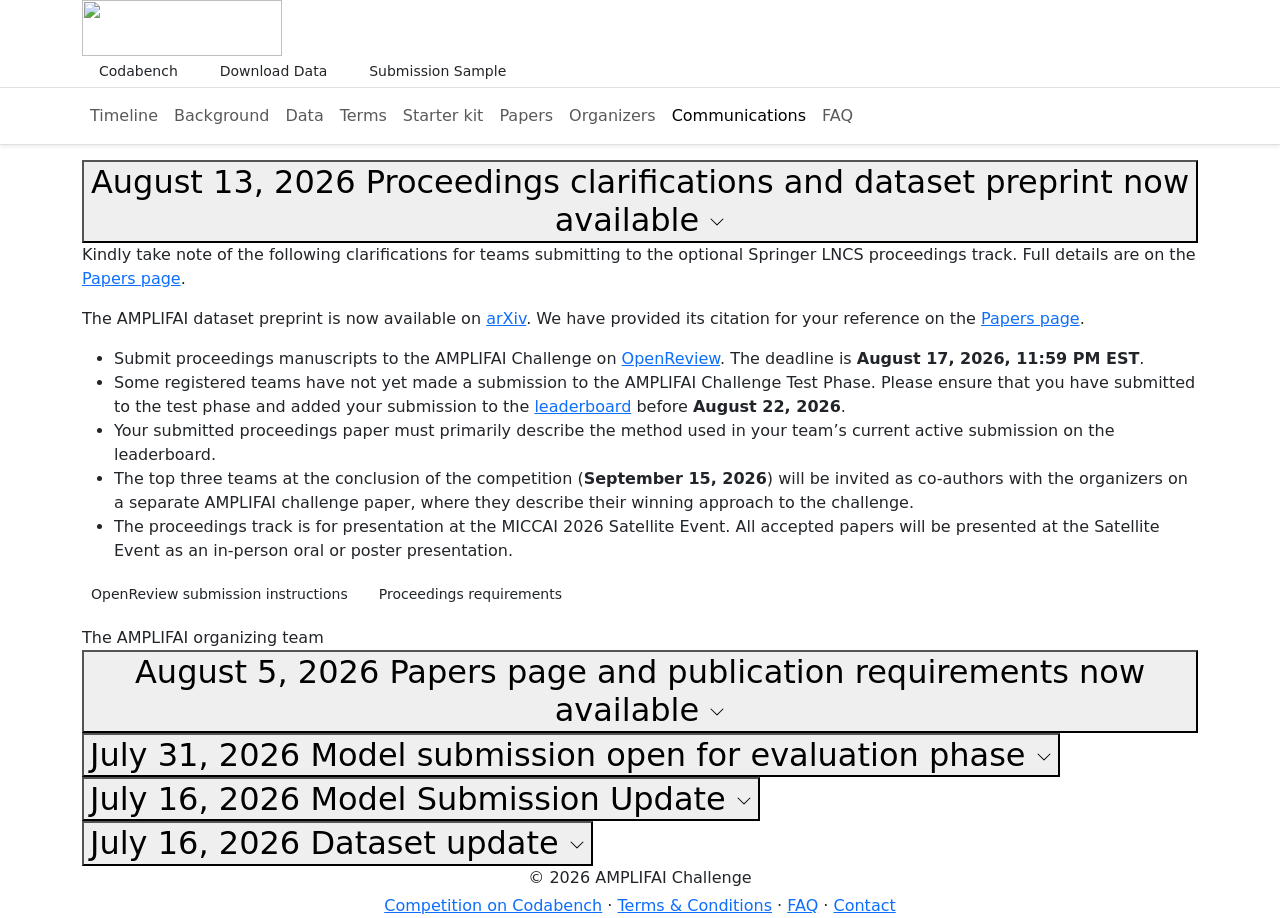
==== communications.html @ d0c2d59b "Updated licence to publish" ====
<!DOCTYPE html>
<html lang="en">
  <head>
    <meta charset="utf-8" />
    <meta name="viewport" content="width=device-width, initial-scale=1" />
    <title>Communications - AMPLIFAI Challenge</title>
    <link rel="icon" href="assets/img/favicon.svg" type="image/svg+xml" />
    <link rel="icon" href="assets/img/favicon.png" type="image/png" />
    <link rel="apple-touch-icon" href="assets/img/favicon.png" />

    <link rel="preconnect" href="https://fonts.googleapis.com" />
    <link rel="preconnect" href="https://fonts.gstatic.com" crossorigin />
    <link
      href="https://fonts.googleapis.com/css2?family=Outfit:wght@500;700&family=Source+Sans+3:wght@400;600&display=swap"
      rel="stylesheet"
    />
    <link
      href="https://cdn.jsdelivr.net/npm/bootstrap@5.3.3/dist/css/bootstrap.min.css"
      rel="stylesheet"
      integrity="sha384-QWTKZyjpPEjISv5WaRU9OFeRpok6YctnYmDr5pNlyT2bRjXh0JMhjY6hW+ALEwIH"
      crossorigin="anonymous"
    />
    <link href="assets/css/style.css" rel="stylesheet" />
  </head>
  <body>
    <header class="site-header fixed-top bg-white shadow-sm">
      <div class="site-header-top border-bottom">
        <div class="container site-header-top-inner">
          <a class="navbar-brand py-0" href="index.html" aria-label="AMPLIFAI - Home">
          <img
            src="assets/img/logo-mini-light.svg"
            alt=""
            width="200"
            height="56"
            class="navbar-brand-logo"
            decoding="async"
          />
        </a>
          <div class="site-header-actions d-none d-lg-flex flex-wrap gap-2">
            <a
              class="btn btn-amplifai btn-sm px-3"
              href="https://www.codabench.org/competitions/14290/"
              target="_blank"
              rel="noopener noreferrer"
              >Codabench</a
            >
            <a
              class="btn btn-amplifai btn-sm px-3"
              href="https://huggingface.co/datasets/UM-IHC-CA2i/AMPLIFAI"
              target="_blank"
              rel="noopener noreferrer"
              >Download Data</a
            >
            <a
              class="btn btn-amplifai btn-sm px-3"
              href="https://github.com/UM2ii/amplifai-codabench"
              target="_blank"
              rel="noopener noreferrer"
              >Submission Sample</a
            >
          </div>
          <button
            class="navbar-toggler site-header-toggler d-lg-none"
            type="button"
            data-bs-toggle="collapse"
            data-bs-target="#siteNavCollapse"
            aria-controls="siteNavCollapse"
            aria-expanded="false"
            aria-label="Toggle navigation"
          >
            <span class="navbar-toggler-icon"></span>
          </button>
        </div>
      </div>
      <nav class="site-header-nav navbar navbar-expand-lg navbar-light border-bottom">
        <div class="container">
          <div class="collapse navbar-collapse" id="siteNavCollapse">
            <ul class="navbar-nav site-header-nav-links me-auto mb-2 mb-lg-0">
            <li class="nav-item"><a class="nav-link" href="timeline.html">Timeline</a></li>
            <li class="nav-item"><a class="nav-link" href="background.html">Background</a></li>
            <li class="nav-item"><a class="nav-link" href="data.html">Data</a></li>
            <li class="nav-item"><a class="nav-link" href="rules.html">Terms</a></li>
            <li class="nav-item"><a class="nav-link" href="starter-kit.html">Starter kit</a></li>
            <li class="nav-item"><a class="nav-link" href="papers.html">Papers</a></li>
            <li class="nav-item"><a class="nav-link" href="organizers.html">Organizers</a></li>
            <li class="nav-item">
              <a class="nav-link active" aria-current="page" href="communications.html">Communications</a>
            </li>
            <li class="nav-item"><a class="nav-link" href="faq.html">FAQ</a></li>
          </ul>
            <div class="site-header-actions site-header-actions--mobile d-lg-none pb-3 pt-1">
              <a
                class="btn btn-amplifai btn-sm px-3"
                href="https://www.codabench.org/competitions/14290/"
                target="_blank"
                rel="noopener noreferrer"
                >Codabench</a
              >
              <a
                class="btn btn-amplifai btn-sm px-3"
                href="https://huggingface.co/datasets/UM-IHC-CA2i/AMPLIFAI"
                target="_blank"
                rel="noopener noreferrer"
                >Download Data</a
              >
              <a
                class="btn btn-amplifai btn-sm px-3"
                href="https://github.com/UM2ii/amplifai-codabench"
                target="_blank"
                rel="noopener noreferrer"
                >Submission Sample</a
              >
            </div>
          </div>
        </div>
      </nav>
    </header>

    <div class="announcement-banner" role="status">
      <div class="container text-center">
        <a class="announcement-banner-link" href="communications.html#proceedings-clarifications">
          Important Notice, Please Read: August 13, 2026 - Proceedings clarifications and dataset preprint now available
        </a>
      </div>
    </div>

    <main class="container section-block communications-page">
      <h1 class="display-font fw-bold mb-3">Communications</h1>
      <p class="text-muted-amplifai communications-intro mb-4">
        Official updates and announcements from the AMPLIFAI organizing team. This page supplements emails sent to
        registered teams - check here for the latest challenge news.
      </p>

      <div class="communications-list" id="communicationsList">
        <div class="communication-item anchor-offset" id="proceedings-clarifications">
          <h2 class="accordion-header" id="heading-proceedings-clarifications">
            <button
              class="communication-toggle"
              type="button"
              data-bs-toggle="collapse"
              data-bs-target="#comm-proceedings-clarifications"
              aria-expanded="true"
              aria-controls="comm-proceedings-clarifications"
            >
              <span class="communication-meta">
                <span class="communication-date">August 13, 2026</span>
                <span class="communication-subject">Proceedings clarifications and dataset preprint now available</span>
              </span>
              <span class="communication-chevron" aria-hidden="true">
                <svg xmlns="http://www.w3.org/2000/svg" width="16" height="16" fill="currentColor" viewBox="0 0 16 16">
                  <path
                    fill-rule="evenodd"
                    d="M1.646 4.646a.5.5 0 0 1 .708 0L8 10.293l5.646-5.647a.5.5 0 0 1 .708.708l-6 6a.5.5 0 0 1-.708 0l-6-6a.5.5 0 0 1 0-.708z"
                  />
                </svg>
              </span>
            </button>
          </h2>
          <div
            id="comm-proceedings-clarifications"
            class="accordion-collapse collapse show"
            aria-labelledby="heading-proceedings-clarifications"
            data-bs-parent="#communicationsList"
          >
            <div class="communication-body">
              <p>
                Kindly take note of the following clarifications for teams submitting to the optional Springer LNCS
                proceedings track. Full details are on the
                <a href="papers.html#springer-proceedings">Papers page</a>.
              </p>

              <p>
                The AMPLIFAI dataset preprint is now available on
                <a href="https://arxiv.org/abs/2608.14778" target="_blank" rel="noopener noreferrer">arXiv</a>. We
                have provided its citation for your reference on the
                <a href="papers.html#dataset-citation">Papers page</a>.
              </p>

              <ul>
                <li>
                  Submit proceedings manuscripts to the AMPLIFAI Challenge on
                  <a
                    href="https://openreview.net/group?id=MICCAI.org/2026/Workshop/AMPLIFAI"
                    target="_blank"
                    rel="noopener noreferrer"
                    >OpenReview</a
                  >. The deadline is <strong>August 17, 2026, 11:59&nbsp;PM EST</strong>.
                </li>
                <li>
                  Some registered teams have not yet made a submission to the AMPLIFAI Challenge Test Phase. Please
                  ensure that you have submitted to the test phase and added your submission to the
                  <a
                    href="https://www.codabench.org/competitions/14290/"
                    target="_blank"
                    rel="noopener noreferrer"
                    >leaderboard</a
                  >
                  before <strong>August 22, 2026</strong>.
                </li>
                <li>
                  Your submitted proceedings paper must primarily describe the method used in your team&rsquo;s current
                  active submission on the leaderboard.
                </li>
                <li>
                  The top three teams at the conclusion of the competition (<strong>September 15, 2026</strong>) will
                  be invited as co-authors with the organizers on a separate AMPLIFAI challenge paper, where they
                  describe their winning approach to the challenge.
                </li>
                <li>
                  The proceedings track is for presentation at the MICCAI 2026 Satellite Event. All accepted papers will
                  be presented at the Satellite Event as an in-person oral or poster presentation.
                </li>
              </ul>

              <p>
                <a class="btn btn-amplifai btn-sm me-2" href="openreview-instructions.html"
                  >OpenReview submission instructions</a
                >
                <a class="btn btn-amplifai btn-sm" href="papers.html#springer-proceedings">Proceedings requirements</a>
              </p>

              <p class="communication-signature mb-0">The AMPLIFAI organizing team</p>
            </div>
          </div>
        </div>

        <div class="communication-item anchor-offset" id="papers-publication-update">
          <h2 class="accordion-header" id="heading-papers-publication-update">
            <button
              class="communication-toggle collapsed"
              type="button"
              data-bs-toggle="collapse"
              data-bs-target="#comm-papers-publication-update"
              aria-expanded="false"
              aria-controls="comm-papers-publication-update"
            >
              <span class="communication-meta">
                <span class="communication-date">August 5, 2026</span>
                <span class="communication-subject">Papers page and publication requirements now available</span>
              </span>
              <span class="communication-chevron" aria-hidden="true">
                <svg xmlns="http://www.w3.org/2000/svg" width="16" height="16" fill="currentColor" viewBox="0 0 16 16">
                  <path
                    fill-rule="evenodd"
                    d="M1.646 4.646a.5.5 0 0 1 .708 0L8 10.293l5.646-5.647a.5.5 0 0 1 .708.708l-6 6a.5.5 0 0 1-.708 0l-6-6a.5.5 0 0 1 0-.708z"
                  />
                </svg>
              </span>
            </button>
          </h2>
          <div
            id="comm-papers-publication-update"
            class="accordion-collapse collapse"
            aria-labelledby="heading-papers-publication-update"
            data-bs-parent="#communicationsList"
          >
            <div class="communication-body">
              <p>
                Publication requirements are now on the <a href="papers.html">Papers page</a>. Every participating team
                should read them.
              </p>
              <p>
                <a class="btn btn-amplifai btn-sm" href="papers.html">Go to the Papers page</a>
              </p>

              <h3 class="display-font h6 mt-4 mb-2">Required: Public Method Overview</h3>
              <p>
                Every team must submit a <strong>Public Method Overview</strong> for the method used in its final
                official challenge submission. This is required for challenge-award eligibility.
              </p>
              <ul>
                <li><strong>Deadline:</strong> September 15, 2026</li>
                <li>Submit after your final official challenge submission</li>
                <li>Include the submission ID and submission date</li>
                <li>
                  Compliant Method Overviews will be posted under
                  <a href="https://creativecommons.org/licenses/by/4.0/" target="_blank" rel="noopener noreferrer"
                    >CC BY 4.0</a
                  >
                </li>
              </ul>
              <p>
                <a
                  class="btn btn-amplifai btn-sm"
                  href="https://docs.google.com/forms/d/e/1FAIpQLSfCjoJYpPPB8gyIJskEM1za3HLZ7NtoFDvAZ9DZg1q2NMXMEQ/viewform?usp=dialog"
                  target="_blank"
                  rel="noopener noreferrer"
                  >Submit the Public Method Overview</a
                >
              </p>

              <h3 class="display-font h6 mt-4 mb-2">Optional: Springer LNCS proceedings</h3>
              <p>
                Teams may also submit a short paper for the MICCAI 2026 Satellite Event Springer LNCS proceedings. This
                is optional. It does not replace the Public Method Overview.
              </p>
              <p>Proceedings dates:</p>
              <ul>
                <li><strong>August 10, 2026:</strong> Intent-to-Submit form due</li>
                <li><strong>August 17, 2026, 11:59&nbsp;PM EST:</strong> Initial manuscript due via OpenReview</li>
                <li><strong>August 22, 2026:</strong> Review decisions and revision requests</li>
                <li><strong>August 25, 2026:</strong> Final camera-ready package due</li>
              </ul>
              <p>
                Review is single-blind. Proceedings acceptance does not depend on final challenge leaderboard
                performance.
              </p>
              <p>
                <a class="btn btn-amplifai btn-sm me-2" href="openreview-instructions.html"
                  >OpenReview submission instructions</a
                >
                <a
                  class="btn btn-amplifai btn-sm"
                  href="https://docs.google.com/forms/d/e/1FAIpQLSdPoj2KrAIuU8OSubARUV91o8g7D3FuYxosWw_IzrdBpeMoiQ/viewform?usp=dialog"
                  target="_blank"
                  rel="noopener noreferrer"
                  >Proceedings Intent-to-Submit form</a
                >
              </p>

              <h3 class="display-font h6 mt-4 mb-2">Author resources</h3>
              <p>On the Papers page you can also find:</p>
              <ul>
                <li>Springer LNCS templates and author instructions</li>
                <li>
                  The
                  <a href="assets/downloads/proceedings/springer-licence-to-publish-form.docx" download
                    >Springer Nature licence-to-publish form</a
                  >
                  for accepted papers
                </li>
                <li>
                  The
                  <a href="assets/downloads/proceedings/amplifai-camera-ready-metadata-form.docx" download
                    >camera-ready metadata form</a
                  >
                  for accepted proceedings authors
                </li>
              </ul>

              <h3 class="display-font h6 mt-4 mb-2">Updated timeline</h3>
              <p>
                The <a href="timeline.html">challenge timeline</a> now includes proceedings milestones and the Public
                Method Overview deadline.
              </p>

              <p>
                Email
                <a href="mailto:amplifai@som.umaryland.edu">amplifai@som.umaryland.edu</a> with questions about
                publication requirements or proceedings submissions.
              </p>
              <p class="communication-signature mb-0">The AMPLIFAI organizing team</p>
            </div>
          </div>
        </div>

        <div class="communication-item anchor-offset" id="model-submission-opens-july-31">
          <h2 class="accordion-header" id="heading-model-submission-opens-july-31">
            <button
              class="communication-toggle collapsed"
              type="button"
              data-bs-toggle="collapse"
              data-bs-target="#comm-model-submission-opens-july-31"
              aria-expanded="false"
              aria-controls="comm-model-submission-opens-july-31"
            >
              <span class="communication-meta">
                <span class="communication-date">July 31, 2026</span>
                <span class="communication-subject">Model submission open for evaluation phase</span>
              </span>
              <span class="communication-chevron" aria-hidden="true">
                <svg xmlns="http://www.w3.org/2000/svg" width="16" height="16" fill="currentColor" viewBox="0 0 16 16">
                  <path
                    fill-rule="evenodd"
                    d="M1.646 4.646a.5.5 0 0 1 .708 0L8 10.293l5.646-5.647a.5.5 0 0 1 .708.708l-6 6a.5.5 0 0 1-.708 0l-6-6a.5.5 0 0 1 0-.708z"
                  />
                </svg>
              </span>
            </button>
          </h2>
          <div
            id="comm-model-submission-opens-july-31"
            class="accordion-collapse collapse"
            aria-labelledby="heading-model-submission-opens-july-31"
            data-bs-parent="#communicationsList"
          >
            <div class="communication-body">
              <p>
                Model submission for the <strong>evaluation phase</strong> will open today, July 31, at 8:00 pm EST on
                <a
                  href="https://www.codabench.org/competitions/14290/"
                  target="_blank"
                  rel="noopener noreferrer"
                  >Codabench</a
                >.
              </p>
              <ul>
                <li>The test set has 174 private cases.</li>
                <li>The validation phase is now closed.</li>
                <li>
                  The same submission format used for validation will apply for evaluation-phase submissions, as
                  outlined in the
                  <a
                    href="https://github.com/UM2ii/amplifai-codabench"
                    target="_blank"
                    rel="noopener noreferrer"
                    >submission sample</a
                  >.
                </li>
              </ul>
              <p class="communication-signature mb-0">The AMPLIFAI organizing team</p>
            </div>
          </div>
        </div>

        <div class="communication-item anchor-offset" id="model-submission-update">
          <h2 class="accordion-header" id="heading-model-submission">
            <button
              class="communication-toggle collapsed"
              type="button"
              data-bs-toggle="collapse"
              data-bs-target="#comm-model-submission"
              aria-expanded="false"
              aria-controls="comm-model-submission"
            >
              <span class="communication-meta">
                <span class="communication-date">July 16, 2026</span>
                <span class="communication-subject">Model Submission Update</span>
              </span>
              <span class="communication-chevron" aria-hidden="true">
                <svg xmlns="http://www.w3.org/2000/svg" width="16" height="16" fill="currentColor" viewBox="0 0 16 16">
                  <path
                    fill-rule="evenodd"
                    d="M1.646 4.646a.5.5 0 0 1 .708 0L8 10.293l5.646-5.647a.5.5 0 0 1 .708.708l-6 6a.5.5 0 0 1-.708 0l-6-6a.5.5 0 0 1 0-.708z"
                  />
                </svg>
              </span>
            </button>
          </h2>
          <div
            id="comm-model-submission"
            class="accordion-collapse collapse"
            aria-labelledby="heading-model-submission"
            data-bs-parent="#communicationsList"
          >
            <div class="communication-body">
              <p>
                If you have made a submission on Codabench, your model evaluation may show a &ldquo;Pending&rdquo;
                status. Please rest assured that does not imply an issue with your submission, but rather due to delays
                in our data annotation process for the test set.
              </p>
              <p>
                We understand how crucial timely evaluations are important for your model development. We sincerely
                apologize for this disruption.
              </p>
              <p>
                To help you keep moving forward, we will be opening a validation phase on Codabench on July 17th. This
                phase will evaluate your submissions on the 59 validation cases from the released dataset, with a
                limit of 5 submissions per team. These &ldquo;provisional&rdquo; results will not be included in the
                final leaderboard, only the validation leaderboard. Also, it will not count towards your five submission
                limit for the test set.
              </p>
              <p>
                We expect to begin the testing phase on July 31st. We will reach out via another email when they
                transition to the testing phase.
              </p>
              <p>Thank you for your patience and continued participation in the AMPLIFAI challenge!</p>
              <p class="communication-signature mb-0">The AMPLIFAI organizing team</p>
            </div>
          </div>
        </div>

        <div class="communication-item anchor-offset" id="dataset-update">
          <h2 class="accordion-header" id="heading-dataset-update">
            <button
              class="communication-toggle collapsed"
              type="button"
              data-bs-toggle="collapse"
              data-bs-target="#comm-dataset-update"
              aria-expanded="false"
              aria-controls="comm-dataset-update"
            >
              <span class="communication-meta">
                <span class="communication-date">July 16, 2026</span>
                <span class="communication-subject">Dataset update</span>
              </span>
              <span class="communication-chevron" aria-hidden="true">
                <svg xmlns="http://www.w3.org/2000/svg" width="16" height="16" fill="currentColor" viewBox="0 0 16 16">
                  <path
                    fill-rule="evenodd"
                    d="M1.646 4.646a.5.5 0 0 1 .708 0L8 10.293l5.646-5.647a.5.5 0 0 1 .708.708l-6 6a.5.5 0 0 1-.708 0l-6-6a.5.5 0 0 1 0-.708z"
                  />
                </svg>
              </span>
            </button>
          </h2>
          <div
            id="comm-dataset-update"
            class="accordion-collapse collapse"
            aria-labelledby="heading-dataset-update"
            data-bs-parent="#communicationsList"
          >
            <div class="communication-body">
              <p>
                The AMPLIFAI training dataset on
                <a
                  href="https://huggingface.co/datasets/UM-IHC-CA2i/AMPLIFAI"
                  target="_blank"
                  rel="noopener noreferrer"
                  >Hugging Face</a
                >
                has been updated. If you have already downloaded the data, please download the latest version so you are
                working with the most current training cases and annotations.
              </p>
              <p>
                Download the latest release on
                <a
                  href="https://huggingface.co/datasets/UM-IHC-CA2i/AMPLIFAI"
                  target="_blank"
                  rel="noopener noreferrer"
                  >Hugging Face (UM-IHC-CA2i/AMPLIFAI)</a
                >. On the dataset page, use the repository files or revision history to confirm you have the newest
                version before training or resuming experiments.
              </p>
              <p>
                For more information about the dataset, see the
                <a href="data.html">Data page</a> on this site.
              </p>
              <p>
                If you run into access or download issues, email
                <a href="mailto:amplifai@som.umaryland.edu">amplifai@som.umaryland.edu</a>.
              </p>
              <p class="communication-signature mb-0">The AMPLIFAI organizing team</p>
            </div>
          </div>
        </div>
      </div>
    </main>

    <footer class="site-footer">
      <div class="container text-center">
        <p class="mb-1"><span id="y"></span> AMPLIFAI Challenge</p>
        <p class="mb-0">
          <a href="https://www.codabench.org/competitions/14290/" target="_blank" rel="noopener noreferrer"
            >Competition on Codabench</a
          >
          ·
          <a href="rules.html">Terms &amp; Conditions</a>
          ·
          <a href="faq.html">FAQ</a>
          ·
          <a href="mailto:amplifai@som.umaryland.edu">Contact</a>
        </p>
      </div>
    </footer>

    <script
      src="https://cdn.jsdelivr.net/npm/bootstrap@5.3.3/dist/js/bootstrap.bundle.min.js"
      integrity="sha384-YvpcrYf0tY3lHB60NNkmXc5s9fDVZLESaAA55NDzOxhy9GkcIdslK1eN7N6jIeHz"
      crossorigin="anonymous"
    ></script>
    <script>
      document.getElementById("y").textContent = "© " + new Date().getFullYear();

      (function () {
        var hash = window.location.hash.replace(/^#/, "");
        var openParam = new URLSearchParams(window.location.search).get("open");
        var targetAnchor = hash || openParam;
        if (!targetAnchor) return;

        var item = document.getElementById(targetAnchor);
        if (!item) return;

        var panel = item.querySelector(".accordion-collapse");
        var toggle = item.querySelector(".communication-toggle");
        if (!panel || !toggle) return;

        panel.classList.add("show");
        toggle.classList.remove("collapsed");
        toggle.setAttribute("aria-expanded", "true");
      })();
    </script>
  </body>
</html>
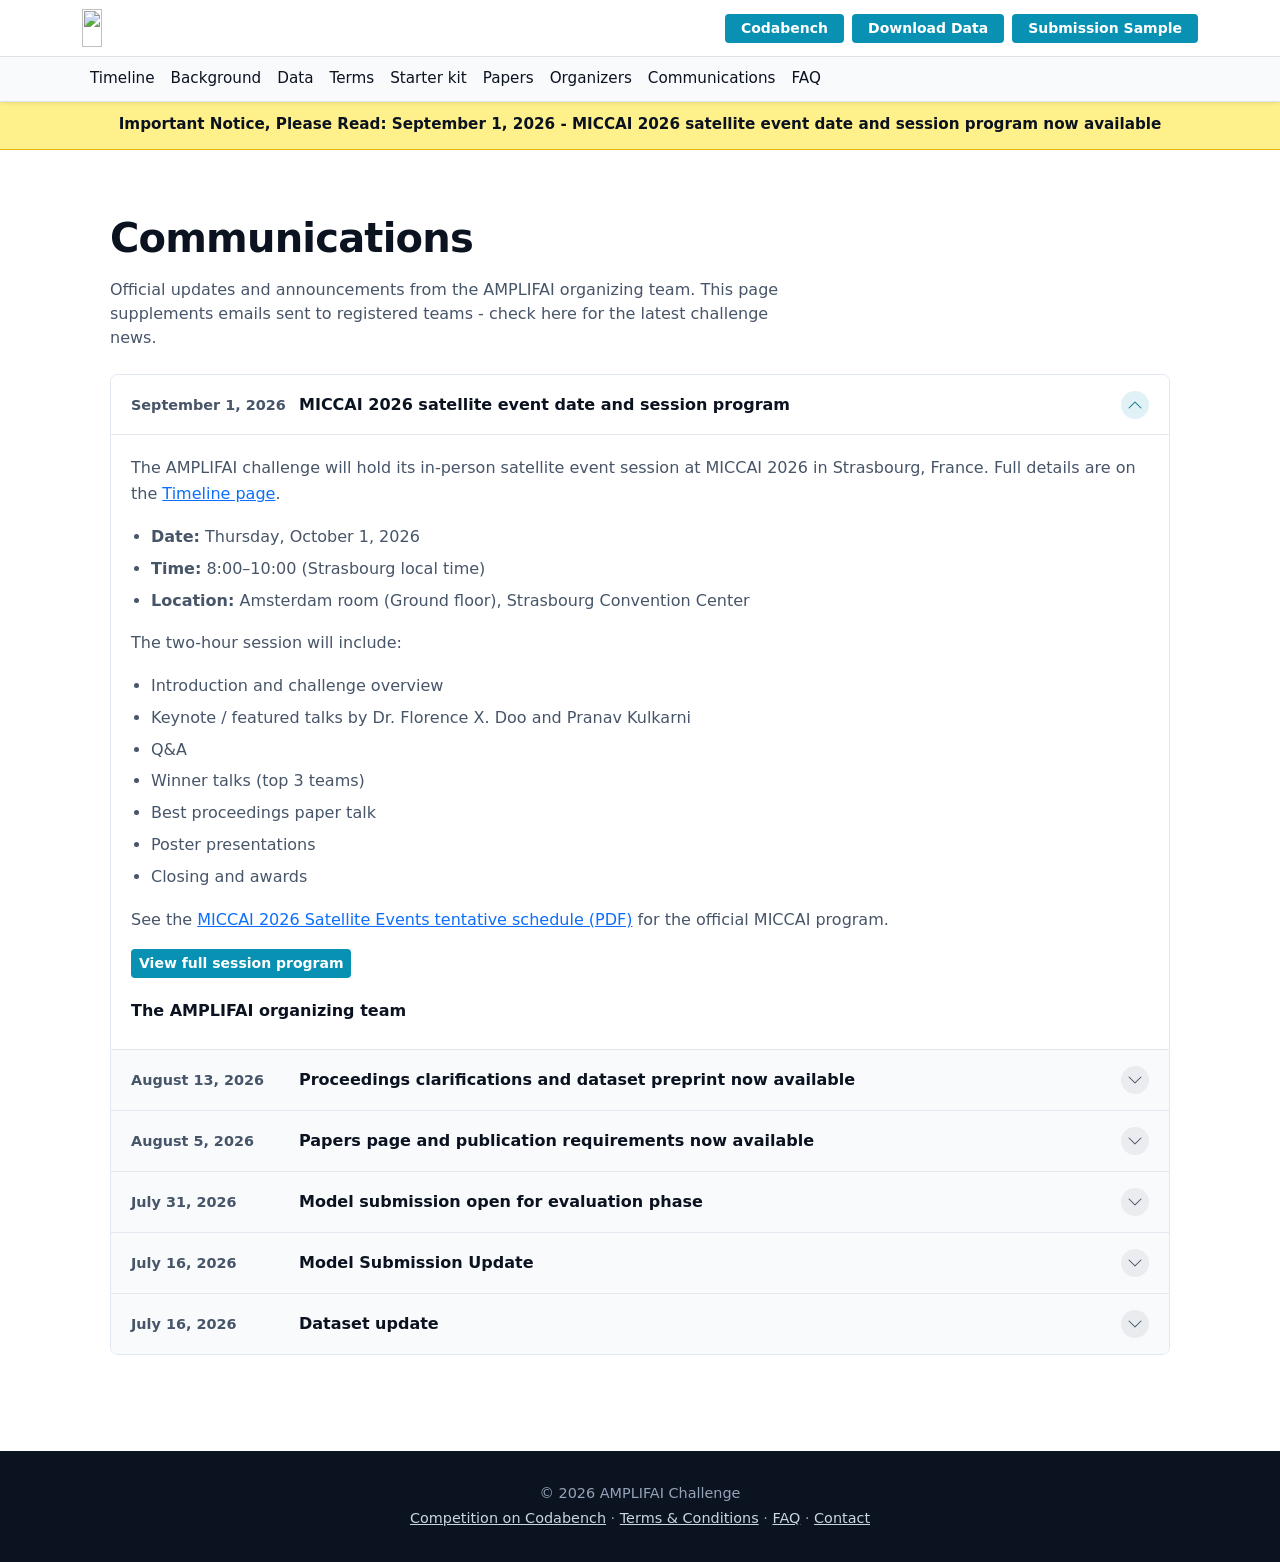
==== commit 4cca0ad3: "Updated with SE Event Schedule" ====
--- a/communications.html
+++ b/communications.html
@@ -118,8 +118,8 @@
 
     <div class="announcement-banner" role="status">
       <div class="container text-center">
-        <a class="announcement-banner-link" href="communications.html#proceedings-clarifications">
-          Important Notice, Please Read: August 13, 2026 - Proceedings clarifications and dataset preprint now available
+        <a class="announcement-banner-link" href="communications.html#miccai-satellite-event">
+          Important Notice, Please Read: September 1, 2026 - MICCAI 2026 satellite event date and session program now available
         </a>
       </div>
     </div>
@@ -132,19 +132,19 @@
       </p>
 
       <div class="communications-list" id="communicationsList">
-        <div class="communication-item anchor-offset" id="proceedings-clarifications">
-          <h2 class="accordion-header" id="heading-proceedings-clarifications">
+        <div class="communication-item anchor-offset" id="miccai-satellite-event">
+          <h2 class="accordion-header" id="heading-miccai-satellite-event">
             <button
               class="communication-toggle"
               type="button"
               data-bs-toggle="collapse"
-              data-bs-target="#comm-proceedings-clarifications"
+              data-bs-target="#comm-miccai-satellite-event"
               aria-expanded="true"
-              aria-controls="comm-proceedings-clarifications"
+              aria-controls="comm-miccai-satellite-event"
             >
               <span class="communication-meta">
-                <span class="communication-date">August 13, 2026</span>
-                <span class="communication-subject">Proceedings clarifications and dataset preprint now available</span>
+                <span class="communication-date">September 1, 2026</span>
+                <span class="communication-subject">MICCAI 2026 satellite event date and session program</span>
               </span>
               <span class="communication-chevron" aria-hidden="true">
                 <svg xmlns="http://www.w3.org/2000/svg" width="16" height="16" fill="currentColor" viewBox="0 0 16 16">
@@ -157,8 +157,81 @@
             </button>
           </h2>
           <div
+            id="comm-miccai-satellite-event"
+            class="accordion-collapse collapse show"
+            aria-labelledby="heading-miccai-satellite-event"
+            data-bs-parent="#communicationsList"
+          >
+            <div class="communication-body">
+              <p>
+                The AMPLIFAI challenge will hold its in-person satellite event session at MICCAI 2026 in Strasbourg,
+                France. Full details are on the <a href="timeline.html#satellite-event">Timeline page</a>.
+              </p>
+
+              <ul>
+                <li><strong>Date:</strong> Thursday, October 1, 2026</li>
+                <li><strong>Time:</strong> 8:00&ndash;10:00 (Strasbourg local time)</li>
+                <li><strong>Location:</strong> Amsterdam room (Ground floor), Strasbourg Convention Center</li>
+              </ul>
+
+              <p>The two-hour session will include:</p>
+              <ul>
+                <li>Introduction and challenge overview</li>
+                <li>Keynote / featured talks by Dr. Florence X. Doo and Pranav Kulkarni</li>
+                <li>Q&amp;A</li>
+                <li>Winner talks (top 3 teams)</li>
+                <li>Best proceedings paper talk</li>
+                <li>Poster presentations</li>
+                <li>Closing and awards</li>
+              </ul>
+
+              <p>
+                See the
+                <a
+                  href="https://conferences.miccai.org/2026/files/downloads/MICCAI2026-Satellite-Events-Program.pdf"
+                  target="_blank"
+                  rel="noopener noreferrer"
+                  >MICCAI 2026 Satellite Events tentative schedule (PDF)</a
+                >
+                for the official MICCAI program.
+              </p>
+
+              <p>
+                <a class="btn btn-amplifai btn-sm" href="timeline.html#satellite-event">View full session program</a>
+              </p>
+
+              <p class="communication-signature mb-0">The AMPLIFAI organizing team</p>
+            </div>
+          </div>
+        </div>
+
+        <div class="communication-item anchor-offset" id="proceedings-clarifications">
+          <h2 class="accordion-header" id="heading-proceedings-clarifications">
+            <button
+              class="communication-toggle collapsed"
+              type="button"
+              data-bs-toggle="collapse"
+              data-bs-target="#comm-proceedings-clarifications"
+              aria-expanded="false"
+              aria-controls="comm-proceedings-clarifications"
+            >
+              <span class="communication-meta">
+                <span class="communication-date">August 13, 2026</span>
+                <span class="communication-subject">Proceedings clarifications and dataset preprint now available</span>
+              </span>
+              <span class="communication-chevron" aria-hidden="true">
+                <svg xmlns="http://www.w3.org/2000/svg" width="16" height="16" fill="currentColor" viewBox="0 0 16 16">
+                  <path
+                    fill-rule="evenodd"
+                    d="M1.646 4.646a.5.5 0 0 1 .708 0L8 10.293l5.646-5.647a.5.5 0 0 1 .708.708l-6 6a.5.5 0 0 1-.708 0l-6-6a.5.5 0 0 1 0-.708z"
+                  />
+                </svg>
+              </span>
+            </button>
+          </h2>
+          <div
             id="comm-proceedings-clarifications"
-            class="accordion-collapse collapse show"
+            class="accordion-collapse collapse"
             aria-labelledby="heading-proceedings-clarifications"
             data-bs-parent="#communicationsList"
           >
--- a/assets/css/style.css
+++ b/assets/css/style.css
@@ -0,0 +1,884 @@
+/* AMPLIFAI challenge site - layout & theme */
+:root {
+  --amplifai-ink: #0b1220;
+  --amplifai-muted: #475569;
+  --amplifai-accent: #0891b2;
+  --amplifai-accent-deep: #0e7490;
+  --amplifai-surface: #f8fafc;
+  --amplifai-border: #e2e8f0;
+  --amplifai-hero-gradient: linear-gradient(135deg, #0b1220 0%, #134e4a 48%, #0e7490 100%);
+  --amplifai-navbar-top-height: 3.5rem;
+  --amplifai-navbar-nav-height: 2.625rem;
+  --amplifai-navbar-height: calc(var(--amplifai-navbar-top-height) + var(--amplifai-navbar-nav-height));
+  --amplifai-banner-height: 3.25rem;
+}
+
+@media (max-width: 991.98px) {
+  :root {
+    --amplifai-navbar-height: var(--amplifai-navbar-top-height);
+  }
+}
+
+html {
+  scroll-behavior: smooth;
+}
+
+body {
+  font-family: "Source Sans 3", system-ui, -apple-system, "Segoe UI", Roboto, sans-serif;
+  color: var(--amplifai-ink);
+  background: #fff;
+  padding-top: calc(var(--amplifai-navbar-height) + var(--amplifai-banner-height));
+}
+
+h1,
+h2,
+h3,
+.display-font {
+  font-family: "Outfit", system-ui, sans-serif;
+  letter-spacing: -0.02em;
+}
+
+.text-muted-amplifai {
+  color: var(--amplifai-muted) !important;
+}
+
+.navbar-brand {
+  font-family: "Outfit", system-ui, sans-serif;
+  font-weight: 700;
+  letter-spacing: -0.03em;
+  color: var(--amplifai-ink) !important;
+}
+
+.navbar-brand-logo {
+  height: 2.15rem;
+  width: auto;
+  display: block;
+}
+
+.site-header {
+  z-index: 1030;
+}
+
+.site-header-top-inner {
+  display: flex;
+  align-items: center;
+  justify-content: space-between;
+  gap: 1rem;
+  min-height: var(--amplifai-navbar-top-height);
+  padding-top: 0.35rem;
+  padding-bottom: 0.35rem;
+}
+
+.site-header-nav {
+  padding: 0;
+  background: var(--amplifai-surface);
+}
+
+.site-header-nav-links {
+  flex-wrap: wrap;
+}
+
+@media (min-width: 992px) {
+  .site-header-nav .navbar-collapse {
+    display: flex !important;
+  }
+
+  .site-header-nav-links .nav-link {
+    padding-top: 0.65rem;
+    padding-bottom: 0.65rem;
+    font-size: 0.95rem;
+  }
+}
+
+@media (max-width: 991.98px) {
+  .site-header-nav {
+    border-bottom: none !important;
+  }
+
+  .site-header-nav .container {
+    padding-left: 0;
+    padding-right: 0;
+  }
+
+  .site-header-nav .navbar-collapse {
+    background: #fff;
+    border-bottom: 1px solid var(--amplifai-border);
+    padding-left: 1rem;
+    padding-right: 1rem;
+  }
+}
+
+@media (min-width: 992px) {
+  .navbar-brand-logo {
+    height: 2.4rem;
+  }
+}
+
+.hero-brand-logo {
+  max-width: min(100%, 24rem);
+  height: auto;
+  display: block;
+}
+
+.nav-link {
+  font-weight: 500;
+  color: var(--amplifai-ink) !important;
+}
+
+.nav-link:hover,
+.nav-link:focus {
+  color: var(--amplifai-accent-deep) !important;
+}
+
+.btn-amplifai {
+  background: var(--amplifai-accent);
+  border: none;
+  color: #fff !important;
+  font-weight: 600;
+}
+
+.btn-amplifai:hover {
+  background: var(--amplifai-accent-deep);
+  color: #fff !important;
+}
+
+.hero {
+  background: var(--amplifai-hero-gradient);
+  color: #e2e8f0;
+  padding: 3.5rem 0 4rem;
+  margin-bottom: 0;
+}
+
+.hero h1 {
+  color: #fff;
+  font-size: clamp(2rem, 4vw, 2.85rem);
+}
+
+.hero .lead {
+  color: #cbd5e1;
+  max-width: 40rem;
+}
+
+.section-title {
+  font-size: 1.75rem;
+  margin-bottom: 1rem;
+  padding-bottom: 0.35rem;
+  border-bottom: 2px solid var(--amplifai-accent);
+  display: inline-block;
+}
+
+.section-block {
+  padding: 3.5rem 1.5rem;
+}
+
+@media (min-width: 768px) {
+  .section-block {
+    padding: 3.5rem 2rem;
+  }
+}
+
+@media (min-width: 1200px) {
+  .section-block {
+    padding: 4rem 2.5rem;
+  }
+}
+
+.section-block:nth-child(even) {
+  background: var(--amplifai-surface);
+}
+
+.card-amplifai {
+  border: 1px solid var(--amplifai-border);
+  border-radius: 0.5rem;
+  background: #fff;
+}
+
+footer.site-footer {
+  background: var(--amplifai-ink);
+  color: #94a3b8;
+  padding: 2rem 0;
+  margin-top: 2rem;
+  font-size: 0.9rem;
+  text-align: center !important;
+}
+
+footer.site-footer .container {
+  text-align: center !important;
+}
+
+footer.site-footer p {
+  text-align: center !important;
+}
+
+footer.site-footer a {
+  color: #cbd5e1;
+}
+
+footer.site-footer a:hover {
+  color: #fff;
+}
+
+.anchor-offset {
+  scroll-margin-top: calc(var(--amplifai-navbar-height) + var(--amplifai-banner-height) + 0.5rem);
+}
+
+.announcement-banner {
+  position: fixed;
+  top: var(--amplifai-navbar-height);
+  left: 0;
+  right: 0;
+  z-index: 1029;
+  min-height: var(--amplifai-banner-height);
+  display: flex;
+  align-items: center;
+  background: #fef08a;
+  border-bottom: 1px solid #eab308;
+  padding: 0.4rem 0;
+}
+
+.announcement-banner-link {
+  display: inline-block;
+  color: var(--amplifai-ink);
+  font-weight: 600;
+  font-size: 0.95rem;
+  line-height: 1.35;
+  text-decoration: none;
+}
+
+@media (max-width: 575.98px) {
+  .announcement-banner-link {
+    font-size: 0.85rem;
+  }
+}
+
+.announcement-banner-link:hover,
+.announcement-banner-link:focus {
+  color: var(--amplifai-accent-deep);
+  text-decoration: underline;
+}
+
+.communications-intro {
+  max-width: 42rem;
+}
+
+.faq-intro {
+  max-width: 42rem;
+}
+
+.faq-section-heading {
+  font-family: "Outfit", system-ui, sans-serif;
+  font-size: 1.25rem;
+  font-weight: 700;
+  color: var(--amplifai-ink);
+  margin: 0 0 1rem;
+}
+
+.faq-list {
+  max-width: 46rem;
+}
+
+.faq-contact-card {
+  max-width: 46rem;
+  overflow: hidden;
+}
+
+.faq-contact-card-body {
+  padding: 1.5rem;
+}
+
+.faq-page .communication-body {
+  padding: 1.25rem 1.5rem 1.5rem;
+}
+
+.faq-contact-heading {
+  font-size: 1.35rem;
+}
+
+.faq-contact-email {
+  font-family: "Outfit", system-ui, sans-serif;
+  font-size: 1.1rem;
+  font-weight: 600;
+}
+
+.faq-figure {
+  max-width: 46rem;
+  margin: 1.25rem 0 0;
+}
+
+.faq-figure img {
+  width: 100%;
+  height: auto;
+  border: 1px solid var(--amplifai-border);
+  border-radius: 0.5rem;
+}
+
+.faq-figure figcaption {
+  margin-top: 0.65rem;
+  font-size: 0.9rem;
+  color: var(--amplifai-muted);
+}
+
+.faq-steps {
+  margin: 1.25rem 0 0;
+  padding-left: 1.25rem;
+}
+
+.faq-steps > li {
+  margin-bottom: 1.75rem;
+}
+
+.faq-steps > li:last-child {
+  margin-bottom: 0;
+}
+
+.faq-steps > li > p {
+  margin-bottom: 0.75rem;
+}
+
+.faq-steps > li .faq-figure {
+  margin-top: 0;
+}
+
+.communications-list {
+  border: 1px solid var(--amplifai-border);
+  border-radius: 0.5rem;
+  overflow: hidden;
+  background: #fff;
+}
+
+.communication-item + .communication-item {
+  border-top: 1px solid var(--amplifai-border);
+}
+
+.communication-toggle {
+  display: flex;
+  align-items: center;
+  gap: 1rem;
+  width: 100%;
+  margin: 0;
+  padding: 1rem 1.25rem;
+  border: none;
+  background: var(--amplifai-surface);
+  color: var(--amplifai-ink);
+  text-align: left;
+  box-shadow: none;
+  cursor: pointer;
+  transition: background-color 0.15s ease, color 0.15s ease;
+}
+
+.communication-toggle:not(.collapsed) {
+  background: #fff;
+  box-shadow: inset 0 -1px 0 var(--amplifai-border);
+}
+
+.communication-toggle:hover,
+.communication-toggle:focus {
+  background: #fff;
+  color: var(--amplifai-accent-deep);
+  box-shadow: none;
+}
+
+.communication-toggle:focus-visible {
+  outline: 2px solid var(--amplifai-accent);
+  outline-offset: -2px;
+}
+
+.communication-meta {
+  display: grid;
+  grid-template-columns: minmax(7rem, 9rem) 1fr;
+  gap: 1rem 1.5rem;
+  align-items: baseline;
+  flex: 1;
+  min-width: 0;
+}
+
+.communication-meta.faq-question-meta {
+  display: block;
+  flex: 1;
+  min-width: 0;
+}
+
+.communication-meta.faq-question-meta .communication-subject {
+  display: block;
+  line-height: 1.5;
+  white-space: normal;
+}
+
+.communication-chevron {
+  flex-shrink: 0;
+  display: inline-flex;
+  align-items: center;
+  justify-content: center;
+  width: 1.75rem;
+  height: 1.75rem;
+  border-radius: 999px;
+  background: rgba(11, 18, 32, 0.06);
+  color: var(--amplifai-muted);
+  transition: transform 0.2s ease, background-color 0.2s ease, color 0.2s ease;
+}
+
+.communication-toggle:not(.collapsed) .communication-chevron {
+  transform: rotate(180deg);
+  color: var(--amplifai-accent-deep);
+  background: rgba(8, 145, 178, 0.12);
+}
+
+.communication-toggle:hover .communication-chevron,
+.communication-toggle:focus .communication-chevron {
+  color: var(--amplifai-accent-deep);
+  background: rgba(8, 145, 178, 0.12);
+}
+
+@media (max-width: 575.98px) {
+  .communication-meta {
+    grid-template-columns: 1fr;
+    gap: 0.25rem;
+  }
+}
+
+.communication-date {
+  font-size: 0.9rem;
+  font-weight: 600;
+  color: var(--amplifai-muted);
+  white-space: nowrap;
+}
+
+.communication-subject {
+  font-family: "Outfit", system-ui, sans-serif;
+  font-weight: 600;
+  font-size: 1rem;
+}
+
+.communication-body {
+  padding: 1.25rem 1.25rem 1.5rem;
+  color: var(--amplifai-muted);
+  line-height: 1.65;
+}
+
+.communication-body p:last-of-type {
+  margin-bottom: 0;
+}
+
+.communication-body ul {
+  margin-bottom: 1rem;
+  padding-left: 1.25rem;
+}
+
+.communication-body ol {
+  margin-bottom: 1rem;
+  padding-left: 1.35rem;
+}
+
+.communication-body li {
+  margin-bottom: 0.35rem;
+}
+
+.communication-signature {
+  margin-top: 1.25rem;
+  font-weight: 600;
+  color: var(--amplifai-ink);
+}
+
+.table-timeline th {
+  font-weight: 600;
+  width: 11rem;
+}
+
+.rules-prose {
+  max-width: 46rem;
+}
+
+.rules-prose h2 {
+  font-size: 1.25rem;
+  margin-top: 2.25rem;
+  margin-bottom: 0.75rem;
+  padding-bottom: 0.25rem;
+  border-bottom: 1px solid var(--amplifai-border);
+}
+
+.rules-prose h2:first-of-type {
+  margin-top: 0.5rem;
+}
+
+.rules-prose p,
+.rules-prose li {
+  color: var(--amplifai-muted);
+  line-height: 1.6;
+}
+
+.rules-prose ul {
+  margin-bottom: 1rem;
+}
+
+.background-categories-table {
+  font-size: 0.9rem;
+}
+
+.background-categories-table th {
+  white-space: nowrap;
+}
+
+.lirads-figure {
+  max-width: 56rem;
+}
+
+.lirads-figure img {
+  width: 100%;
+  height: auto;
+}
+
+.rules-prose .rules-meta {
+  font-size: 0.9rem;
+  margin-top: 2.5rem;
+  padding-top: 1rem;
+  border-top: 1px solid var(--amplifai-border);
+  color: var(--amplifai-muted);
+}
+
+.papers-intro {
+  max-width: 42rem;
+}
+
+.papers-notice {
+  max-width: 46rem;
+  margin-bottom: 2.5rem;
+  padding: 1.15rem 1.35rem;
+  border: 2px solid #eab308;
+  border-radius: 0.5rem;
+  background: #fefce8;
+  color: var(--amplifai-ink);
+  line-height: 1.65;
+}
+
+.papers-section {
+  max-width: 46rem;
+  margin-bottom: 2.5rem;
+  overflow: hidden;
+}
+
+.papers-section--required {
+  border-left: 4px solid #dc2626;
+}
+
+.papers-section--optional {
+  border-left: 4px solid var(--amplifai-accent);
+}
+
+.papers-section-header {
+  display: flex;
+  flex-wrap: wrap;
+  align-items: center;
+  gap: 0.75rem 1rem;
+  padding: 1.25rem 1.5rem;
+  background: var(--amplifai-surface);
+  border-bottom: 1px solid var(--amplifai-border);
+}
+
+.papers-section--required .papers-section-header {
+  background: #fef2f2;
+}
+
+.papers-section--optional .papers-section-header {
+  background: #ecfeff;
+}
+
+.papers-badge {
+  display: inline-block;
+  padding: 0.2rem 0.65rem;
+  border-radius: 999px;
+  font-size: 0.75rem;
+  font-weight: 700;
+  letter-spacing: 0.04em;
+  text-transform: uppercase;
+  white-space: nowrap;
+}
+
+.papers-badge--required {
+  background: #dc2626;
+  color: #fff;
+}
+
+.papers-badge--optional {
+  background: var(--amplifai-accent);
+  color: #fff;
+}
+
+.papers-section-body {
+  padding: 1.5rem;
+}
+
+.papers-section-body.rules-prose h3 {
+  font-size: 1.1rem;
+  margin-top: 2rem;
+  margin-bottom: 0.75rem;
+  padding-bottom: 0.25rem;
+  border-bottom: 1px solid var(--amplifai-border);
+}
+
+.papers-section-body.rules-prose h3:first-of-type {
+  margin-top: 0.25rem;
+}
+
+.papers-section-body.rules-prose ol {
+  margin-bottom: 1rem;
+  padding-left: 1.35rem;
+  color: var(--amplifai-muted);
+}
+
+.papers-section-body.rules-prose ol > li {
+  margin-bottom: 0.75rem;
+}
+
+.papers-deadline {
+  margin-top: 1.5rem;
+  padding-top: 1rem;
+  border-top: 1px solid var(--amplifai-border);
+}
+
+.papers-placeholder {
+  font-style: italic;
+  color: var(--amplifai-muted);
+}
+
+.papers-downloads {
+  margin-bottom: 0;
+  padding-left: 0;
+  list-style: none;
+}
+
+.papers-downloads li {
+  margin-bottom: 0.65rem;
+  padding-left: 1.35rem;
+  position: relative;
+}
+
+.papers-downloads li::before {
+  content: "";
+  position: absolute;
+  left: 0;
+  top: 0.55rem;
+  width: 0.45rem;
+  height: 0.45rem;
+  border-radius: 999px;
+  background: var(--amplifai-accent);
+}
+
+.papers-downloads a {
+  font-weight: 600;
+}
+
+.papers-bibtex {
+  max-width: 100%;
+  margin-bottom: 1.5rem;
+  padding: 1rem 1.15rem;
+  overflow-x: auto;
+  border: 1px solid var(--amplifai-border);
+  border-radius: 0.5rem;
+  background: var(--amplifai-surface);
+  font-size: 0.82rem;
+  line-height: 1.55;
+  color: var(--amplifai-ink);
+}
+
+.papers-bibtex code {
+  font-family: ui-monospace, SFMono-Regular, Menlo, Monaco, Consolas, "Liberation Mono", "Courier New", monospace;
+  white-space: pre;
+}
+
+.organizers-page-title {
+  margin-bottom: 1rem;
+}
+
+.organizers-intro {
+  margin-bottom: 0;
+  max-width: none;
+  line-height: 1.65;
+}
+
+.organizers-miccai-banner {
+  margin-top: 2rem;
+}
+
+.organizers-committee-heading {
+  font-size: clamp(1.75rem, 3vw, 2.25rem);
+  font-weight: 700;
+  color: var(--amplifai-ink);
+  margin: 3.5rem 0 2.25rem;
+  padding-bottom: 1rem;
+  letter-spacing: -0.03em;
+  border-bottom: 3px solid var(--amplifai-accent);
+}
+
+.organizers-group + .organizers-group {
+  margin-top: 5rem;
+  padding-top: 0.25rem;
+}
+
+.organizers-section-heading {
+  font-size: 1.15rem;
+  font-weight: 600;
+  color: var(--amplifai-accent-deep);
+  margin: 0;
+  padding-bottom: 0.65rem;
+  border-bottom: 2px solid var(--amplifai-border);
+}
+
+.organizers-institutes-heading {
+  font-size: 1.35rem;
+  font-weight: 700;
+  color: var(--amplifai-ink);
+  margin: 4rem 0 1.75rem;
+  padding-bottom: 0.65rem;
+  border-bottom: 3px solid var(--amplifai-accent);
+}
+
+.organizers-funding-list {
+  padding-left: 2rem;
+  list-style-position: outside;
+  max-width: none;
+}
+
+.organizers-funding-list li {
+  display: list-item;
+  padding-left: 0.35rem;
+  line-height: 1.65;
+}
+
+.organizers-funding-list li + li {
+  margin-top: 1rem;
+}
+
+.organizers-grid {
+  display: grid;
+  grid-template-columns: repeat(2, minmax(0, 1fr));
+  gap: 1.75rem 1.5rem;
+  margin-top: 1.75rem;
+}
+
+@media (min-width: 768px) {
+  .organizers-grid {
+    grid-template-columns: repeat(3, minmax(0, 1fr));
+  }
+}
+
+@media (min-width: 1200px) {
+  .organizers-grid {
+    grid-template-columns: repeat(5, minmax(0, 1fr));
+  }
+}
+
+.organizer-card {
+  text-align: center;
+}
+
+.organizer-card figure {
+  margin: 0;
+  border-radius: 0.5rem;
+  overflow: hidden;
+  border: 1px solid var(--amplifai-border);
+  background: var(--amplifai-surface);
+  aspect-ratio: 1;
+  padding: 0.375rem;
+}
+
+.organizer-card img {
+  width: 100%;
+  height: 100%;
+  object-fit: cover;
+  display: block;
+  border-radius: 0.35rem;
+}
+
+.organizer-card .organizer-name {
+  font-family: "Outfit", system-ui, sans-serif;
+  font-weight: 600;
+  font-size: 0.95rem;
+  margin: 0.65rem 0 0;
+  color: var(--amplifai-ink);
+  line-height: 1.25;
+}
+
+.organizer-card .organizer-title {
+  font-size: 0.85rem;
+  font-weight: 600;
+  color: var(--amplifai-ink);
+  margin: 0.35rem 0 0;
+  line-height: 1.35;
+}
+
+.organizer-card .organizer-affiliation {
+  font-size: 0.8rem;
+  font-weight: 400;
+  color: var(--amplifai-muted);
+  margin: 0.35rem 0 0;
+  line-height: 1.35;
+}
+
+.organizing-institutes-grid {
+  display: grid;
+  grid-template-columns: repeat(auto-fit, minmax(15rem, 1fr));
+  gap: 1.25rem;
+  align-items: stretch;
+}
+
+.organizing-institute-card {
+  display: flex;
+  flex-direction: column;
+  align-items: center;
+  justify-content: center;
+  padding: 1.25rem 1rem;
+  border: 1px solid var(--amplifai-border);
+  border-radius: 0.5rem;
+  background: #fff;
+  text-align: center;
+}
+
+.organizing-institute-img {
+  display: block;
+  margin: 0 auto;
+  max-width: 100%;
+  height: auto;
+  max-height: 4.25rem;
+  width: auto;
+  object-fit: contain;
+}
+
+.organizing-institute-img--svg {
+  max-height: 3.5rem;
+}
+
+@media print {
+  .announcement-banner {
+    display: none !important;
+  }
+
+  body {
+    padding-top: 0 !important;
+  }
+
+  /* Header is fixed on screen; in print, static flow so it appears once (top of p.1), not on every sheet */
+  .site-header,
+  nav.navbar,
+  .sticky-header {
+    position: static !important;
+    inset: auto !important;
+    display: block !important;
+    width: 100% !important;
+    box-shadow: none !important;
+    page-break-after: avoid;
+    break-after: avoid;
+  }
+
+  .navbar-collapse,
+  .navbar-collapse.collapse {
+    display: block !important;
+    visibility: visible !important;
+    height: auto !important;
+    overflow: visible !important;
+  }
+
+  .navbar-toggler {
+    display: none !important;
+  }
+}
+
